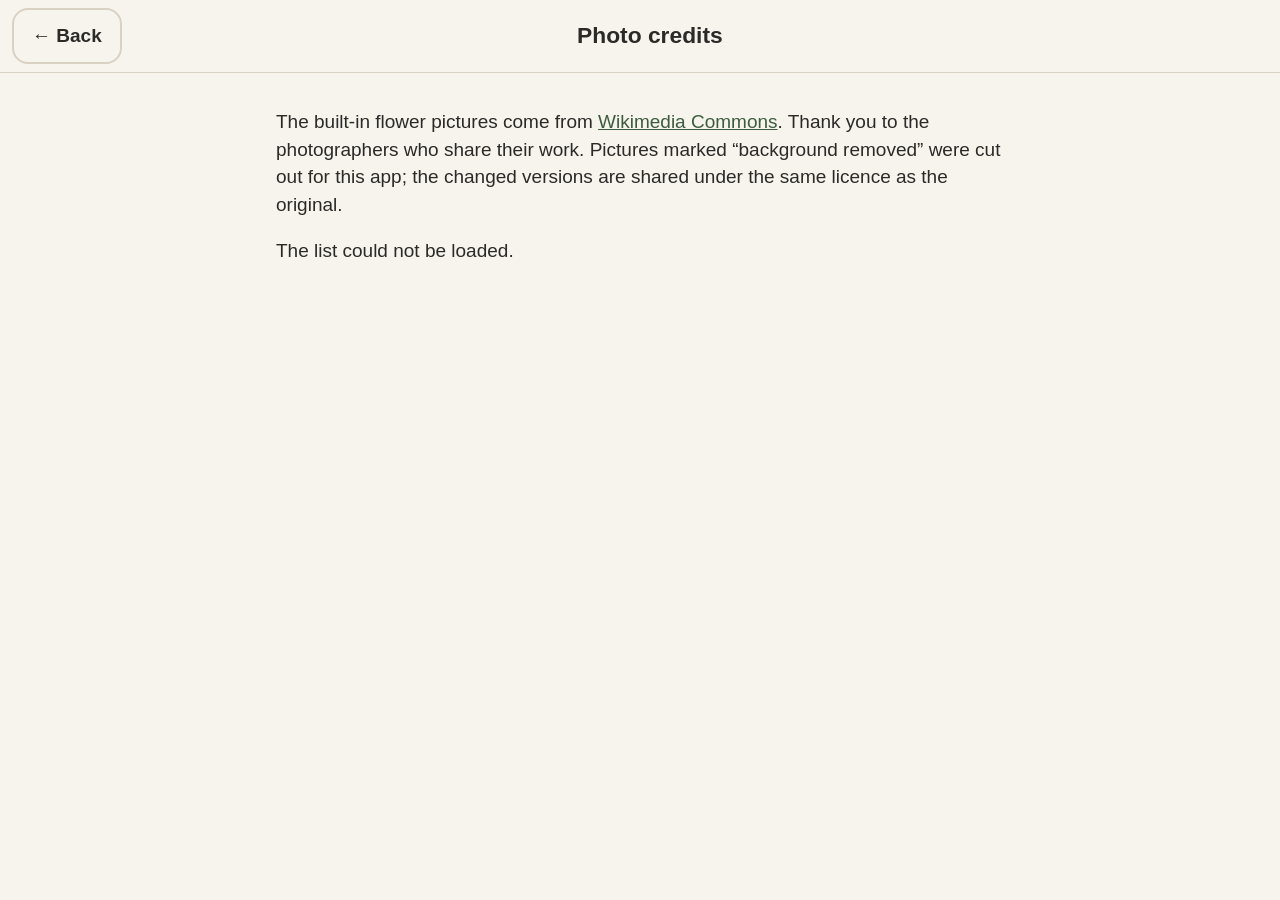
==== credits.html @ 1adda62a "first version" ====
<!doctype html>
<html lang="en">
<head>
  <meta charset="utf-8">
  <meta name="viewport" content="width=device-width, initial-scale=1, viewport-fit=cover">
  <title>Photo credits</title>
  <link rel="stylesheet" href="styles.css">
  <style>
    .credits-main { max-width: 760px; margin: 0 auto; padding: 16px 16px 40px; }
    .credit { display: flex; gap: 12px; align-items: center; padding: 10px 0; border-bottom: 1px solid var(--border); }
    .credit img { width: 64px; height: 64px; object-fit: contain; flex: 0 0 auto; background: var(--surface); border-radius: 10px; }
    .credit div { font-size: 0.9rem; line-height: 1.35; overflow-wrap: anywhere; }
    .credit strong { font-size: 1rem; }
  </style>
</head>
<body>
  <header class="topbar">
    <a class="btn btn-ghost" href="./">← Back</a>
    <h1 class="screen-title">Photo credits</h1>
    <span class="topbar-spacer"></span>
  </header>
  <main class="credits-main">
    <p>The built-in flower pictures come from <a href="https://commons.wikimedia.org/">Wikimedia Commons</a>.
      Thank you to the photographers who share their work. Pictures marked “background removed” were cut out
      for this app; the changed versions are shared under the same licence as the original.</p>
    <div id="list"></div>
  </main>
  <script>
    const esc = s => String(s || '').replace(/[&<>"']/g, c => ({ '&': '&amp;', '<': '&lt;', '>': '&gt;', '"': '&quot;', "'": '&#39;' }[c]));
    fetch('flowers/library.json').then(r => r.json()).then(list => {
      document.getElementById('list').innerHTML = list.map(f => `
        <div class="credit">
          <img src="${esc(f.file)}" alt="" loading="lazy">
          <div>
            <strong>${esc(f.name)}</strong><br>
            <a href="${esc(f.source)}">${esc(f.title)}</a><br>
            by ${esc(f.author || 'unknown')} ·
            ${f.licenseUrl ? `<a href="${esc(f.licenseUrl)}">${esc(f.license)}</a>` : esc(f.license)}
            ${f.edited ? ' · background removed' : ''}
          </div>
        </div>`).join('');
    }).catch(() => {
      document.getElementById('list').textContent = 'The list could not be loaded.';
    });
  </script>
</body>
</html>
---- styles.css ----
/* Flower Ideas — large, calm, touch-friendly styles */

:root {
  --bg: #f7f4ee;
  --surface: #ffffff;
  --surface-2: #efe9df;
  --text: #2b2a27;
  --text-soft: #5e5a52;
  --primary: #4f7552;
  --primary-dark: #3c5c3f;
  --primary-text: #ffffff;
  --accent: #b5485d;
  --danger: #b3261e;
  --border: #d9d1c3;
  --shadow: 0 2px 10px rgba(40, 35, 25, 0.12);
  --radius: 16px;
  --tap: 56px;
  --safe-top: env(safe-area-inset-top, 0px);
  --safe-bottom: env(safe-area-inset-bottom, 0px);
  --safe-left: env(safe-area-inset-left, 0px);
  --safe-right: env(safe-area-inset-right, 0px);
  color-scheme: light;
}

* { box-sizing: border-box; }

html, body {
  margin: 0;
  height: 100%;
  background: var(--bg);
  color: var(--text);
  font-family: -apple-system, BlinkMacSystemFont, "Segoe UI", Roboto, "Helvetica Neue", Arial, sans-serif;
  font-size: 19px;
  line-height: 1.45;
  -webkit-text-size-adjust: 100%;
  -webkit-tap-highlight-color: transparent;
}

body { overscroll-behavior: none; }

[hidden] { display: none !important; }

a { color: var(--primary-dark); }

/* ---------- Screens ---------- */
.screen {
  display: none;
  min-height: 100%;
  padding-left: var(--safe-left);
  padding-right: var(--safe-right);
}
.screen.active { display: block; }

.topbar {
  position: sticky;
  top: 0;
  z-index: 5;
  display: flex;
  align-items: center;
  justify-content: space-between;
  gap: 8px;
  padding: calc(8px + var(--safe-top)) 12px 8px;
  background: var(--bg);
  border-bottom: 1px solid var(--border);
}
.app-title { font-size: 1.5rem; margin: 0; }
.screen-title { font-size: 1.2rem; margin: 0; text-align: center; flex: 1; }
.topbar-spacer { width: 90px; }
.topbar-group { display: flex; gap: 2px; }

/* ---------- Buttons ---------- */
.btn {
  display: inline-flex;
  align-items: center;
  justify-content: center;
  gap: 8px;
  min-height: var(--tap);
  padding: 8px 18px;
  border-radius: var(--radius);
  border: 2px solid transparent;
  font: inherit;
  font-weight: 600;
  cursor: pointer;
  user-select: none;
  -webkit-user-select: none;
  touch-action: manipulation;
  text-decoration: none;
}
.btn:focus-visible, .tool:focus-visible, .tab:focus-visible, .tray-item:focus-visible {
  outline: 3px solid var(--accent);
  outline-offset: 2px;
}
.btn-primary { background: var(--primary); color: var(--primary-text); }
.btn-primary:active { background: var(--primary-dark); }
.btn-ghost { background: transparent; color: var(--text); border-color: var(--border); }
.btn-ghost:active { background: var(--surface-2); }
.btn-danger { background: var(--danger); color: #fff; }
.btn-huge {
  width: 100%;
  min-height: 76px;
  font-size: 1.25rem;
  box-shadow: var(--shadow);
}
.btn:disabled { opacity: 0.4; cursor: default; }

.file-btn { position: relative; overflow: hidden; }
.file-btn input {
  position: absolute; inset: 0; opacity: 0; width: 100%; height: 100%; cursor: pointer;
  font-size: 0;
}

/* ---------- Home ---------- */
.home-main, .new-main {
  max-width: 760px;
  margin: 0 auto;
  padding: 20px 16px calc(32px + var(--safe-bottom));
}
.section-title { font-size: 1.2rem; margin: 28px 0 12px; }
.empty-note { color: var(--text-soft); }
.footer-note { text-align: center; color: var(--text-soft); font-size: 0.9rem; margin-top: 32px; }

.design-grid {
  list-style: none;
  margin: 0;
  padding: 0;
  display: grid;
  grid-template-columns: repeat(auto-fill, minmax(150px, 1fr));
  gap: 14px;
}
.design-card {
  position: relative;
  background: var(--surface);
  border-radius: var(--radius);
  box-shadow: var(--shadow);
  overflow: hidden;
}
.design-open {
  display: block;
  width: 100%;
  padding: 0;
  border: 0;
  background: none;
  font: inherit;
  color: inherit;
  text-align: left;
  cursor: pointer;
}
.design-thumb {
  display: block;
  width: 100%;
  aspect-ratio: 3 / 4;
  object-fit: cover;
  background: var(--surface-2);
}
.design-name {
  display: block;
  padding: 8px 10px 2px;
  font-weight: 600;
  font-size: 1rem;
  line-height: 1.25;
  display: -webkit-box;
  -webkit-line-clamp: 2;
  -webkit-box-orient: vertical;
  overflow: hidden;
}
.design-date { display: block; padding: 0 10px 10px; font-size: 0.85rem; color: var(--text-soft); }
.design-more {
  position: absolute;
  right: 6px;
  top: 6px;
  width: 48px;
  height: 48px;
  border-radius: 50%;
  border: 0;
  background: rgba(255, 255, 255, 0.92);
  box-shadow: var(--shadow);
  font-size: 1.5rem;
  font-weight: 700;
  line-height: 1;
  cursor: pointer;
  color: var(--text);
}

/* ---------- New ---------- */
.new-main { display: flex; flex-direction: column; gap: 16px; }
.lead { font-size: 1.15rem; margin: 4px 0 8px; text-align: center; }
.or { text-align: center; color: var(--text-soft); margin: 8px 0 0; }
.color-choices { display: flex; flex-wrap: wrap; gap: 14px; justify-content: center; }
.color-choice {
  width: 72px; height: 72px;
  border-radius: 50%;
  border: 3px solid var(--border);
  box-shadow: var(--shadow);
  cursor: pointer;
}

/* ---------- Editor ---------- */
.screen.editor.active {
  display: flex;
  flex-direction: column;
  height: 100vh;
  height: 100dvh;
  overflow: hidden;
}
.editor-top { position: static; padding-left: 6px; padding-right: 6px; gap: 4px; }
.editor-top .btn {
  flex-direction: column;
  gap: 0;
  min-height: 54px;
  min-width: 56px;
  padding: 4px 8px;
  font-size: 0.8rem;
  line-height: 1.1;
}
.editor-top .btn span { font-size: 1.35rem; line-height: 1.2; }
.btn-icon small { font-size: 0.8rem; font-weight: 600; }

.stage {
  position: relative;
  flex: 1;
  min-height: 0;
  background: #d8d2c6;
  overflow: hidden;
}
#canvas {
  position: absolute;
  inset: 0;
  width: 100%;
  height: 100%;
  touch-action: none;
  user-select: none;
  -webkit-user-select: none;
  -webkit-touch-callout: none;
}
.stage-hint {
  position: absolute;
  left: 50%;
  bottom: 12px;
  transform: translateX(-50%);
  margin: 0;
  padding: 8px 16px;
  border-radius: 999px;
  background: rgba(255, 255, 255, 0.92);
  box-shadow: var(--shadow);
  font-size: 1rem;
  font-weight: 600;
  pointer-events: none;
  white-space: nowrap;
}

.selection-bar {
  position: absolute;
  left: 0;
  right: 0;
  bottom: 0;
  z-index: 2;
  display: flex;
  gap: 6px;
  padding: 8px;
  overflow-x: auto;
  background: rgba(255, 255, 255, 0.94);
  border-top: 1px solid var(--border);
  box-shadow: 0 -2px 10px rgba(40, 35, 25, 0.12);
  scrollbar-width: none;
}
.selection-bar::-webkit-scrollbar { display: none; }
.tool {
  flex: 0 0 auto;
  display: flex;
  flex-direction: column;
  align-items: center;
  justify-content: center;
  min-width: 64px;
  height: 62px;
  padding: 2px 6px;
  border: 2px solid var(--border);
  border-radius: 14px;
  background: var(--surface);
  color: var(--text);
  font: inherit;
  font-size: 0.85rem;
  font-weight: 600;
  cursor: pointer;
  touch-action: manipulation;
}
.tool span { font-size: 1.35rem; line-height: 1.2; }
.tool:active { background: var(--surface-2); }
.tool-danger { color: var(--danger); border-color: #e7b9b5; }
.tool-done { background: var(--primary); color: #fff; border-color: var(--primary); }

.tray {
  background: var(--surface);
  border-top: 1px solid var(--border);
  padding-bottom: var(--safe-bottom);
}
.tray-tabs {
  display: flex;
  gap: 4px;
  padding: 6px 6px 0;
  overflow-x: auto;
  scrollbar-width: none;
}
.tray-tabs::-webkit-scrollbar { display: none; }
.tab {
  flex: 1 1 0;
  min-width: 0;
  display: flex;
  flex-direction: column;
  align-items: center;
  line-height: 1.15;
  min-height: 50px;
  padding: 5px 4px;
  border: 0;
  border-radius: 12px 12px 0 0;
  background: var(--surface-2);
  color: var(--text);
  font: inherit;
  font-size: 0.95rem;
  font-weight: 600;
  cursor: pointer;
  white-space: nowrap;
}
.tab.active { background: var(--primary); color: #fff; }
.tray-items {
  display: flex;
  gap: 8px;
  padding: 10px 8px;
  overflow-x: auto;
  border-top: 3px solid var(--primary);
  min-height: 122px;
  scrollbar-width: thin;
}
.tray-item {
  flex: 0 0 auto;
  position: relative;
  display: flex;
  flex-direction: column;
  align-items: center;
  width: 92px;
  padding: 4px;
  border: 2px solid var(--border);
  border-radius: 14px;
  background: #fff;
  font: inherit;
  font-size: 0.8rem;
  line-height: 1.15;
  color: var(--text);
  cursor: pointer;
  touch-action: manipulation;
}
.tray-item img {
  width: 76px;
  height: 70px;
  object-fit: contain;
  pointer-events: none;
}
.tray-item .label {
  margin-top: 2px;
  text-align: center;
  overflow: hidden;
  text-overflow: ellipsis;
  white-space: nowrap;
  width: 100%;
}
.tray-item:active { background: var(--surface-2); }
.tray-action { background: #f3f7f1; border-color: var(--primary); border-style: dashed; justify-content: center; }
.tray-action .label { white-space: normal; font-weight: 600; }
.tab .tab-icon { font-size: 1.1rem; }
.tray-action .big { font-size: 2rem; line-height: 1.2; }
.tray-remove {
  position: absolute;
  top: -2px;
  right: -2px;
  width: 30px;
  height: 30px;
  border-radius: 50%;
  border: 2px solid #fff;
  background: #6b665d;
  color: #fff;
  font-size: 0.9rem;
  line-height: 1;
  cursor: pointer;
  padding: 0;
}
.tray-empty { color: var(--text-soft); font-size: 0.95rem; align-self: center; padding: 0 8px; max-width: 360px; }

/* Landscape phones / tablets: give the stage more room */
@media (orientation: landscape) and (max-height: 560px) {
  .tray-items { min-height: 100px; padding: 6px 8px; }
  .tray-item img { height: 52px; }
  .tab { min-height: 40px; }
  .editor-top .btn { min-height: 46px; }
  .tool { height: 54px; }
}
@media (min-width: 768px) {
  .tray-item { width: 108px; }
  .tray-item img { width: 92px; height: 84px; }
}

/* ---------- Overlays / dialogs ---------- */
.overlay {
  position: fixed;
  inset: 0;
  z-index: 50;
  display: flex;
  align-items: center;
  justify-content: center;
  padding: calc(16px + var(--safe-top)) 16px calc(16px + var(--safe-bottom));
  background: rgba(30, 28, 24, 0.55);
}
.dialog, .help-card {
  width: 100%;
  max-width: 460px;
  max-height: 100%;
  overflow-y: auto;
  background: var(--surface);
  border-radius: 20px;
  padding: 22px 20px 18px;
  box-shadow: 0 10px 40px rgba(0, 0, 0, 0.3);
}
.dialog h2 { margin: 0 0 10px; font-size: 1.3rem; }
.dialog p { margin: 0 0 12px; }
.dialog-input {
  width: 100%;
  min-height: var(--tap);
  padding: 10px 14px;
  font: inherit;
  border: 2px solid var(--border);
  border-radius: 12px;
  margin-bottom: 8px;
}
.dialog-input:focus { outline: 3px solid var(--primary); border-color: var(--primary); }
.dialog-buttons {
  display: flex;
  flex-wrap: wrap;
  gap: 10px;
  margin-top: 14px;
}
.dialog-buttons .btn { flex: 1 1 140px; }
.dialog-buttons.stacked { flex-direction: column; }
.dialog-buttons.stacked .btn { flex: 0 0 auto; width: 100%; }
.export-preview {
  display: block;
  width: 100%;
  max-height: 46vh;
  object-fit: contain;
  border-radius: 12px;
  background: var(--surface-2);
  margin-bottom: 8px;
  -webkit-touch-callout: default;
}
.small-note { font-size: 0.9rem; color: var(--text-soft); }

.help-page { text-align: center; }
.help-page .help-emoji { font-size: 4rem; line-height: 1.2; margin: 6px 0 8px; }
.help-page h2 { margin: 0 0 8px; font-size: 1.35rem; }
.help-page p { margin: 0 0 8px; text-align: left; }
.help-page ul { text-align: left; padding-left: 1.2em; margin: 0 0 8px; }
.help-page li { margin-bottom: 6px; }
.help-dots { display: flex; justify-content: center; gap: 8px; margin-top: 10px; }
.help-dots span { width: 10px; height: 10px; border-radius: 50%; background: var(--border); }
.help-dots span.on { background: var(--primary); }

.toast {
  position: fixed;
  left: 50%;
  top: calc(80px + var(--safe-top));
  transform: translateX(-50%);
  z-index: 60;
  max-width: calc(100% - 32px);
  padding: 12px 20px;
  border-radius: 14px;
  background: #2f3b30;
  color: #fff;
  font-weight: 600;
  box-shadow: var(--shadow);
  text-align: center;
}

.busy { background: rgba(255, 255, 255, 0.5); z-index: 70; }
.spinner {
  width: 56px; height: 56px;
  border-radius: 50%;
  border: 6px solid var(--surface-2);
  border-top-color: var(--primary);
  animation: spin 0.9s linear infinite;
}
@keyframes spin { to { transform: rotate(360deg); } }

@media (prefers-reduced-motion: reduce) {
  .spinner { animation-duration: 3s; }
}
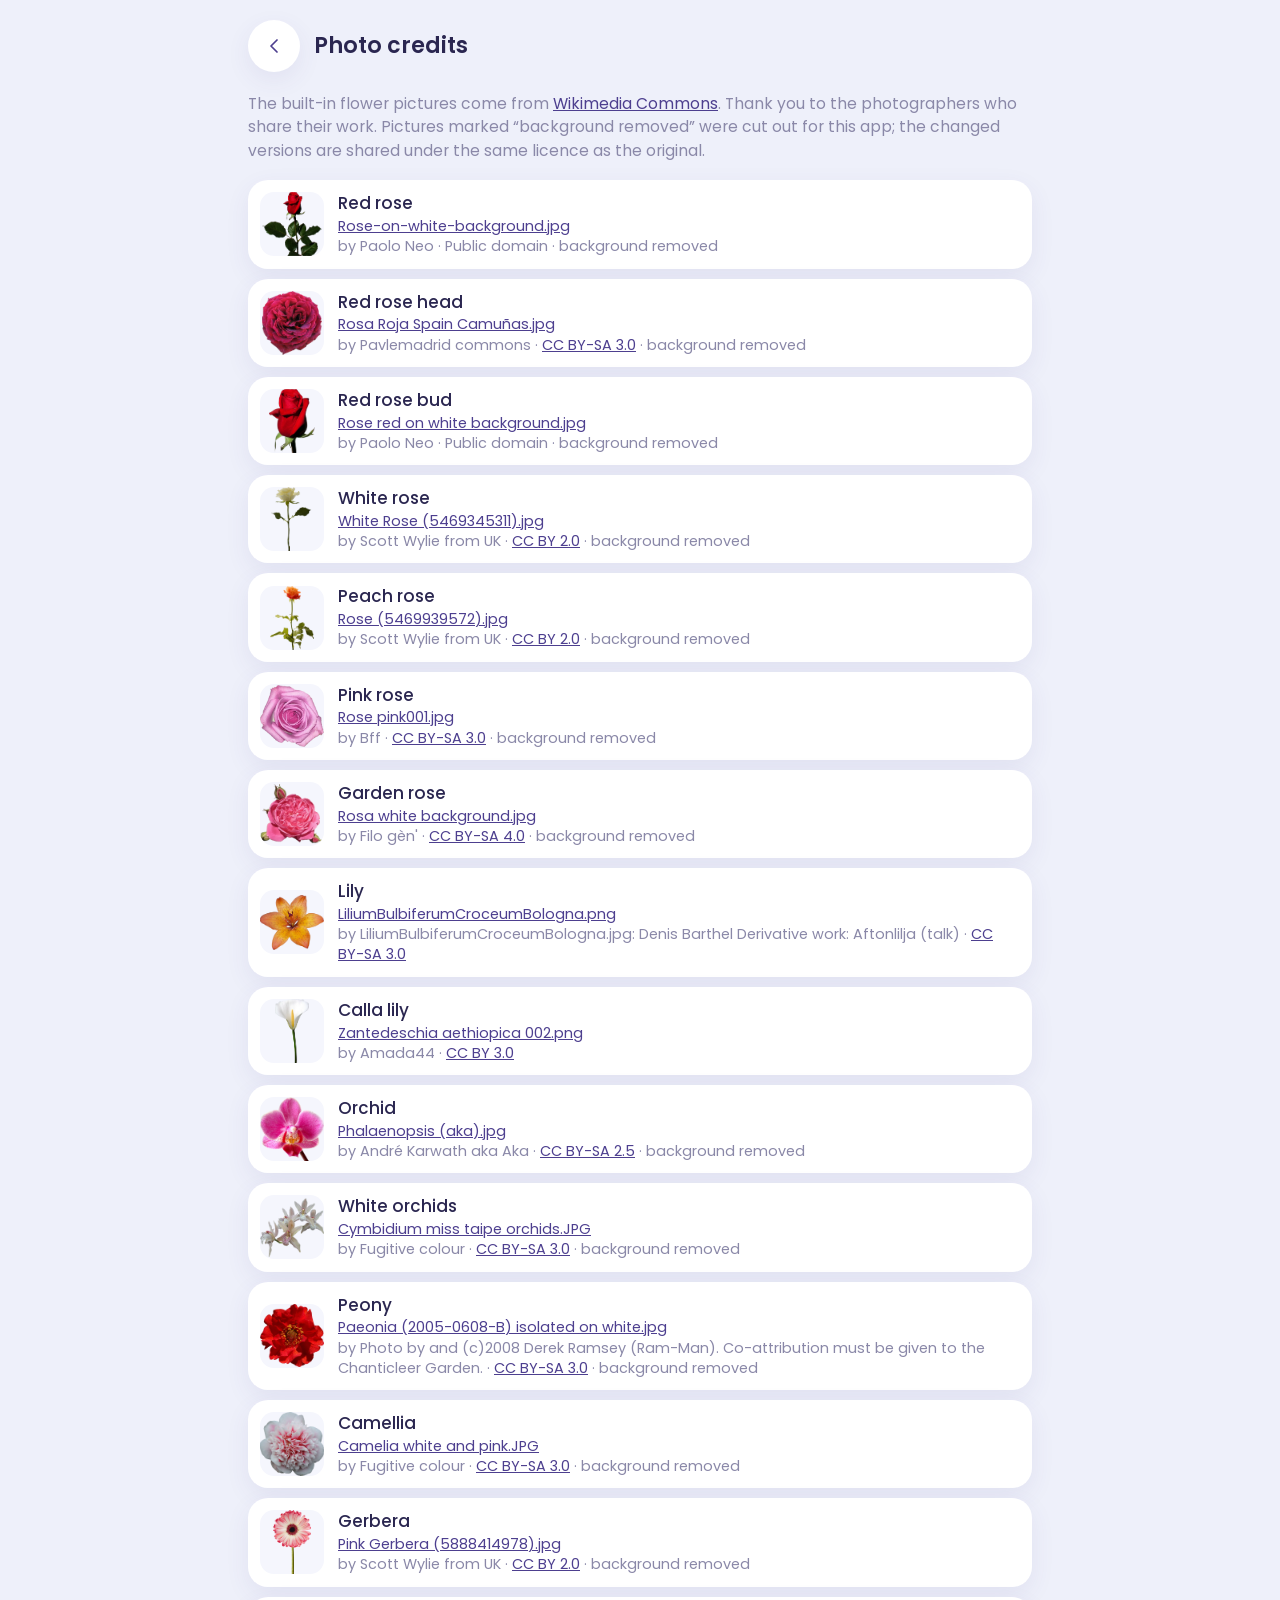
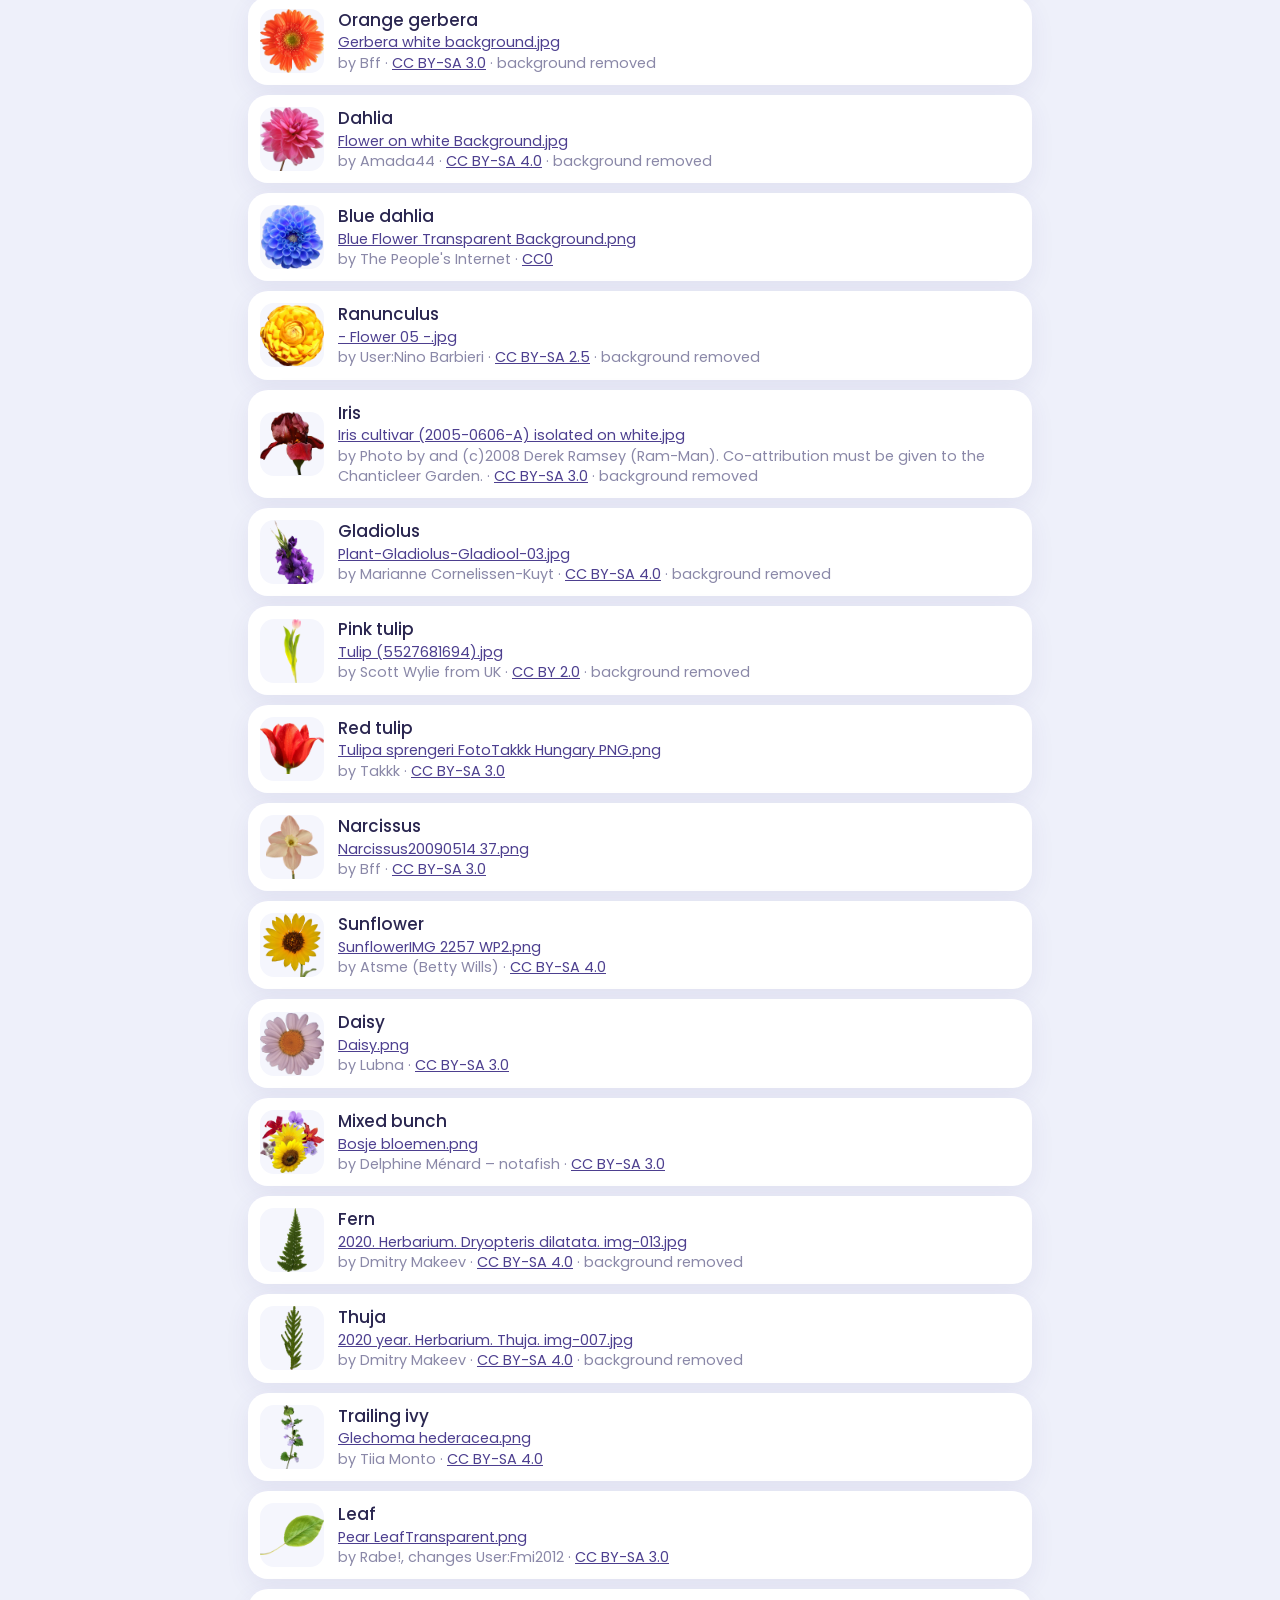
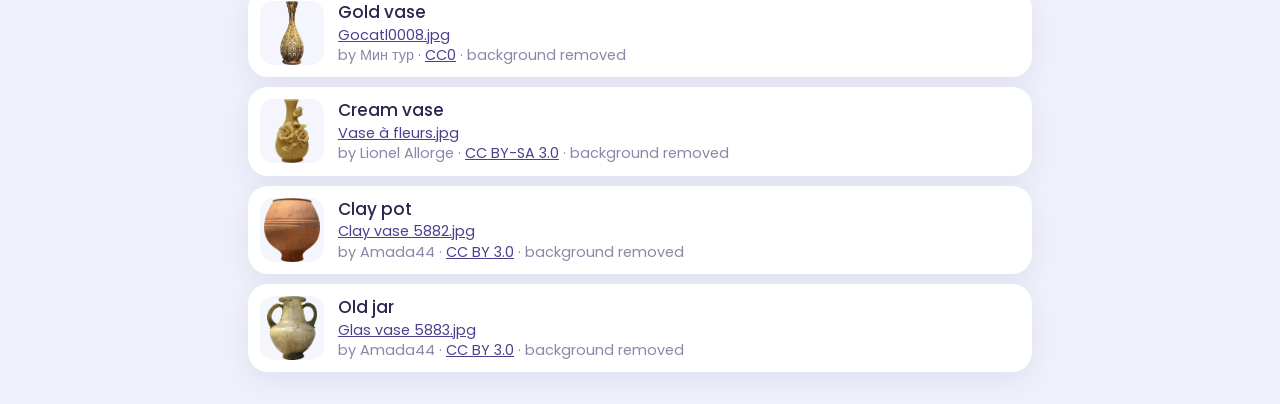
==== commit d1085e31: "Add canvas zoom and indigo & lavender redesign (v2) - Zoom buttons, pinch-to-zoom and panning on the" ====
--- a/credits.html
+++ b/credits.html
@@ -4,26 +4,35 @@
   <meta charset="utf-8">
   <meta name="viewport" content="width=device-width, initial-scale=1, viewport-fit=cover">
   <title>Photo credits</title>
+  <meta name="theme-color" content="#eef0fa">
+  <link rel="stylesheet" href="https://fonts.googleapis.com/css2?family=Poppins:wght@400;500;600&display=swap">
   <link rel="stylesheet" href="styles.css">
   <style>
-    .credits-main { max-width: 760px; margin: 0 auto; padding: 16px 16px 40px; }
-    .credit { display: flex; gap: 12px; align-items: center; padding: 10px 0; border-bottom: 1px solid var(--border); }
-    .credit img { width: 64px; height: 64px; object-fit: contain; flex: 0 0 auto; background: var(--surface); border-radius: 10px; }
-    .credit div { font-size: 0.9rem; line-height: 1.35; overflow-wrap: anywhere; }
-    .credit strong { font-size: 1rem; }
+    .credit-list { display: flex; flex-direction: column; gap: 10px; }
+    .credit {
+      display: flex; gap: 14px; align-items: center;
+      padding: 12px; border-radius: var(--radius); background: var(--surface); box-shadow: var(--shadow);
+    }
+    .credit img { width: 64px; height: 64px; object-fit: contain; flex: 0 0 auto; background: var(--tint-2); border-radius: var(--radius-sm); }
+    .credit div { font-size: 0.85rem; line-height: 1.4; color: var(--muted); overflow-wrap: anywhere; }
+    .credit strong { display: block; font-size: 1rem; font-weight: 500; color: var(--text); }
+    .intro { color: var(--muted); font-size: 0.92rem; margin: 0 0 18px; }
   </style>
 </head>
 <body>
-  <header class="topbar">
-    <a class="btn btn-ghost" href="./">← Back</a>
-    <h1 class="screen-title">Photo credits</h1>
-    <span class="topbar-spacer"></span>
-  </header>
-  <main class="credits-main">
-    <p>The built-in flower pictures come from <a href="https://commons.wikimedia.org/">Wikimedia Commons</a>.
+  <main class="page">
+    <header class="page-head">
+      <a class="icon-btn" href="./" aria-label="Back">
+        <svg class="i" viewBox="0 0 24 24" aria-hidden="true"><path d="M15 18l-6-6 6-6"/></svg>
+      </a>
+      <div class="page-head-text">
+        <h1 class="page-title small">Photo credits</h1>
+      </div>
+    </header>
+    <p class="intro">The built-in flower pictures come from <a href="https://commons.wikimedia.org/">Wikimedia Commons</a>.
       Thank you to the photographers who share their work. Pictures marked “background removed” were cut out
       for this app; the changed versions are shared under the same licence as the original.</p>
-    <div id="list"></div>
+    <div id="list" class="credit-list"></div>
   </main>
   <script>
     const esc = s => String(s || '').replace(/[&<>"']/g, c => ({ '&': '&amp;', '<': '&lt;', '>': '&gt;', '"': '&quot;', "'": '&#39;' }[c]));
@@ -32,7 +41,7 @@
         <div class="credit">
           <img src="${esc(f.file)}" alt="" loading="lazy">
           <div>
-            <strong>${esc(f.name)}</strong><br>
+            <strong>${esc(f.name)}</strong>
             <a href="${esc(f.source)}">${esc(f.title)}</a><br>
             by ${esc(f.author || 'unknown')} ·
             ${f.licenseUrl ? `<a href="${esc(f.licenseUrl)}">${esc(f.license)}</a>` : esc(f.license)}
--- a/styles.css
+++ b/styles.css
@@ -1,20 +1,23 @@
-/* Flower Ideas — large, calm, touch-friendly styles */
+/* Flower Ideas — clean, soft, touch-friendly. Indigo & lavender. */
 
 :root {
-  --bg: #f7f4ee;
+  --bg: #eef0fa;
   --surface: #ffffff;
-  --surface-2: #efe9df;
-  --text: #2b2a27;
-  --text-soft: #5e5a52;
-  --primary: #4f7552;
-  --primary-dark: #3c5c3f;
-  --primary-text: #ffffff;
-  --accent: #b5485d;
-  --danger: #b3261e;
-  --border: #d9d1c3;
-  --shadow: 0 2px 10px rgba(40, 35, 25, 0.12);
-  --radius: 16px;
-  --tap: 56px;
+  --tint: #e6e8f8;
+  --tint-2: #f5f6fd;
+  --text: #2a2650;
+  --muted: #8a88a8;
+  --border: #e3e5f2;
+  --primary: #4d3f8f;
+  --primary-2: #6f86d6;
+  --gradient: linear-gradient(135deg, #4d3f8f 0%, #6f86d6 100%);
+  --danger: #c2414b;
+  --shadow: 0 8px 24px rgba(77, 63, 143, 0.08);
+  --shadow-lg: 0 16px 40px rgba(77, 63, 143, 0.16);
+  --radius: 20px;
+  --radius-sm: 14px;
+  --tap: 52px;
+  --font: "Poppins", -apple-system, BlinkMacSystemFont, "Segoe UI", Roboto, "Helvetica Neue", Arial, sans-serif;
   --safe-top: env(safe-area-inset-top, 0px);
   --safe-bottom: env(safe-area-inset-bottom, 0px);
   --safe-left: env(safe-area-inset-left, 0px);
@@ -29,20 +32,35 @@
   height: 100%;
   background: var(--bg);
   color: var(--text);
-  font-family: -apple-system, BlinkMacSystemFont, "Segoe UI", Roboto, "Helvetica Neue", Arial, sans-serif;
-  font-size: 19px;
-  line-height: 1.45;
+  font-family: var(--font);
+  font-size: 17px;
+  line-height: 1.5;
   -webkit-text-size-adjust: 100%;
   -webkit-tap-highlight-color: transparent;
 }
-
 body { overscroll-behavior: none; }
-
 [hidden] { display: none !important; }
-
-a { color: var(--primary-dark); }
-
-/* ---------- Screens ---------- */
+a { color: var(--primary); }
+button { font-family: inherit; }
+
+/* Line icons */
+.i {
+  width: 24px;
+  height: 24px;
+  flex: 0 0 auto;
+  fill: none;
+  stroke: currentColor;
+  stroke-width: 1.75;
+  stroke-linecap: round;
+  stroke-linejoin: round;
+}
+
+:is(button, label, a, .tab, .tray-item):focus-visible {
+  outline: 3px solid var(--primary-2);
+  outline-offset: 2px;
+}
+
+/* ---------- Screens & page layout ---------- */
 .screen {
   display: none;
   min-height: 100%;
@@ -51,73 +69,125 @@
 }
 .screen.active { display: block; }
 
-.topbar {
-  position: sticky;
-  top: 0;
-  z-index: 5;
+.page {
+  max-width: 820px;
+  margin: 0 auto;
+  padding: calc(20px + var(--safe-top)) 18px calc(32px + var(--safe-bottom));
+}
+.page-head {
   display: flex;
   align-items: center;
   justify-content: space-between;
-  gap: 8px;
-  padding: calc(8px + var(--safe-top)) 12px 8px;
-  background: var(--bg);
-  border-bottom: 1px solid var(--border);
-}
-.app-title { font-size: 1.5rem; margin: 0; }
-.screen-title { font-size: 1.2rem; margin: 0; text-align: center; flex: 1; }
-.topbar-spacer { width: 90px; }
-.topbar-group { display: flex; gap: 2px; }
-
-/* ---------- Buttons ---------- */
-.btn {
+  gap: 14px;
+  margin-bottom: 20px;
+}
+.page-head-text { flex: 1; }
+.eyebrow {
+  margin: 0;
+  font-size: 0.8rem;
+  font-weight: 500;
+  letter-spacing: 0.08em;
+  text-transform: uppercase;
+  color: var(--muted);
+}
+.page-title { margin: 0; font-size: 1.75rem; font-weight: 600; line-height: 1.2; }
+.page-title.small { font-size: 1.3rem; }
+.muted { margin: 2px 0 0; color: var(--muted); font-size: 0.92rem; }
+
+.icon-btn {
+  display: inline-grid;
+  place-items: center;
+  width: var(--tap);
+  height: var(--tap);
+  flex: 0 0 auto;
+  border: 0;
+  border-radius: 50%;
+  background: var(--surface);
+  color: var(--primary);
+  box-shadow: var(--shadow);
+  cursor: pointer;
+  touch-action: manipulation;
+}
+.icon-btn:active { transform: scale(0.96); }
+
+/* ---------- Pill buttons ---------- */
+.pill-btn {
   display: inline-flex;
   align-items: center;
   justify-content: center;
   gap: 8px;
   min-height: var(--tap);
-  padding: 8px 18px;
+  padding: 10px 22px;
+  border: 1.5px solid transparent;
+  border-radius: 999px;
+  font-size: 1rem;
+  font-weight: 500;
+  cursor: pointer;
+  touch-action: manipulation;
+  text-decoration: none;
+  white-space: nowrap;
+}
+.pill-btn.primary { background: var(--gradient); color: #fff; box-shadow: 0 6px 16px rgba(77, 63, 143, 0.25); }
+.pill-btn.ghost { background: var(--surface); color: var(--primary); border-color: var(--border); }
+.pill-btn.danger { background: var(--danger); color: #fff; }
+.pill-btn:active { transform: scale(0.98); }
+.pill-btn:disabled { opacity: 0.4; cursor: default; }
+
+/* ---------- Home ---------- */
+.hero-card {
+  display: flex;
+  align-items: center;
+  justify-content: space-between;
+  gap: 16px;
+  width: 100%;
+  min-height: 104px;
+  padding: 22px 22px 22px 24px;
+  border: 0;
   border-radius: var(--radius);
-  border: 2px solid transparent;
-  font: inherit;
-  font-weight: 600;
-  cursor: pointer;
-  user-select: none;
-  -webkit-user-select: none;
-  touch-action: manipulation;
-  text-decoration: none;
-}
-.btn:focus-visible, .tool:focus-visible, .tab:focus-visible, .tray-item:focus-visible {
-  outline: 3px solid var(--accent);
-  outline-offset: 2px;
-}
-.btn-primary { background: var(--primary); color: var(--primary-text); }
-.btn-primary:active { background: var(--primary-dark); }
-.btn-ghost { background: transparent; color: var(--text); border-color: var(--border); }
-.btn-ghost:active { background: var(--surface-2); }
-.btn-danger { background: var(--danger); color: #fff; }
-.btn-huge {
-  width: 100%;
-  min-height: 76px;
-  font-size: 1.25rem;
-  box-shadow: var(--shadow);
-}
-.btn:disabled { opacity: 0.4; cursor: default; }
-
-.file-btn { position: relative; overflow: hidden; }
-.file-btn input {
-  position: absolute; inset: 0; opacity: 0; width: 100%; height: 100%; cursor: pointer;
-  font-size: 0;
-}
-
-/* ---------- Home ---------- */
-.home-main, .new-main {
-  max-width: 760px;
-  margin: 0 auto;
-  padding: 20px 16px calc(32px + var(--safe-bottom));
-}
-.section-title { font-size: 1.2rem; margin: 28px 0 12px; }
-.empty-note { color: var(--text-soft); }
-.footer-note { text-align: center; color: var(--text-soft); font-size: 0.9rem; margin-top: 32px; }
+  background: var(--gradient);
+  color: #fff;
+  text-align: left;
+  box-shadow: var(--shadow-lg);
+  cursor: pointer;
+  touch-action: manipulation;
+}
+.hero-card:active { transform: scale(0.99); }
+.hero-text { display: flex; flex-direction: column; gap: 4px; }
+.hero-text strong { font-size: 1.25rem; font-weight: 600; }
+.hero-text span { font-size: 0.92rem; opacity: 0.85; }
+.hero-plus {
+  display: grid;
+  place-items: center;
+  width: 56px;
+  height: 56px;
+  flex: 0 0 auto;
+  border-radius: 50%;
+  background: #fff;
+  color: var(--primary);
+}
+.hero-plus .i { width: 28px; height: 28px; stroke-width: 2; }
+
+.section-head {
+  display: flex;
+  align-items: baseline;
+  justify-content: space-between;
+  margin: 32px 2px 14px;
+}
+.section-title { margin: 0; font-size: 1.15rem; font-weight: 600; }
+.section-count { color: var(--muted); font-size: 0.9rem; }
+
+.empty-card {
+  display: flex;
+  align-items: center;
+  gap: 16px;
+  padding: 20px;
+  border-radius: var(--radius);
+  background: var(--surface);
+  box-shadow: var(--shadow);
+  color: var(--muted);
+}
+.empty-card p { margin: 0; }
+.empty-card strong { color: var(--text); font-weight: 500; }
 
 .design-grid {
   list-style: none;
@@ -125,14 +195,14 @@
   padding: 0;
   display: grid;
   grid-template-columns: repeat(auto-fill, minmax(150px, 1fr));
-  gap: 14px;
+  gap: 16px;
 }
 .design-card {
   position: relative;
+  padding: 8px;
+  border-radius: var(--radius);
   background: var(--surface);
-  border-radius: var(--radius);
-  box-shadow: var(--shadow);
-  overflow: hidden;
+  box-shadow: var(--shadow);
 }
 .design-open {
   display: block;
@@ -140,7 +210,6 @@
   padding: 0;
   border: 0;
   background: none;
-  font: inherit;
   color: inherit;
   text-align: left;
   cursor: pointer;
@@ -150,48 +219,86 @@
   width: 100%;
   aspect-ratio: 3 / 4;
   object-fit: cover;
-  background: var(--surface-2);
+  border-radius: var(--radius-sm);
+  background: var(--tint);
 }
 .design-name {
-  display: block;
-  padding: 8px 10px 2px;
-  font-weight: 600;
-  font-size: 1rem;
-  line-height: 1.25;
   display: -webkit-box;
   -webkit-line-clamp: 2;
   -webkit-box-orient: vertical;
   overflow: hidden;
-}
-.design-date { display: block; padding: 0 10px 10px; font-size: 0.85rem; color: var(--text-soft); }
+  padding: 10px 6px 0;
+  font-size: 0.95rem;
+  font-weight: 500;
+  line-height: 1.3;
+}
+.design-date { display: block; padding: 2px 6px 6px; font-size: 0.8rem; color: var(--muted); }
 .design-more {
   position: absolute;
-  right: 6px;
-  top: 6px;
-  width: 48px;
-  height: 48px;
-  border-radius: 50%;
-  border: 0;
-  background: rgba(255, 255, 255, 0.92);
-  box-shadow: var(--shadow);
-  font-size: 1.5rem;
-  font-weight: 700;
-  line-height: 1;
-  cursor: pointer;
-  color: var(--text);
-}
-
-/* ---------- New ---------- */
-.new-main { display: flex; flex-direction: column; gap: 16px; }
-.lead { font-size: 1.15rem; margin: 4px 0 8px; text-align: center; }
-.or { text-align: center; color: var(--text-soft); margin: 8px 0 0; }
-.color-choices { display: flex; flex-wrap: wrap; gap: 14px; justify-content: center; }
+  top: 14px;
+  right: 14px;
+  display: grid;
+  place-items: center;
+  width: 44px;
+  height: 44px;
+  border: 0;
+  border-radius: 50%;
+  background: rgba(255, 255, 255, 0.94);
+  color: var(--primary);
+  box-shadow: var(--shadow);
+  cursor: pointer;
+}
+.footer-note { text-align: center; color: var(--muted); font-size: 0.85rem; margin-top: 36px; }
+
+/* ---------- New arrangement ---------- */
+.option-list { display: flex; flex-direction: column; gap: 14px; }
+.option-card {
+  display: flex;
+  align-items: center;
+  gap: 16px;
+  min-height: 88px;
+  padding: 18px;
+  border-radius: var(--radius);
+  background: var(--surface);
+  box-shadow: var(--shadow);
+  cursor: pointer;
+}
+.option-card:active { transform: scale(0.99); }
+.option-icon {
+  display: grid;
+  place-items: center;
+  width: 52px;
+  height: 52px;
+  flex: 0 0 auto;
+  border-radius: 50%;
+  background: var(--tint);
+  color: var(--primary);
+}
+.option-text { display: flex; flex-direction: column; flex: 1; min-width: 0; }
+.option-text strong { font-size: 1.05rem; font-weight: 500; }
+.option-text span { font-size: 0.88rem; color: var(--muted); }
+.chevron { color: var(--muted); }
+.file-btn { position: relative; overflow: hidden; }
+.file-btn input {
+  position: absolute; inset: 0; width: 100%; height: 100%;
+  opacity: 0; cursor: pointer; font-size: 0;
+}
+.colour-card { flex-direction: column; align-items: stretch; cursor: default; }
+.colour-card:active { transform: none; }
+.option-row { display: flex; align-items: center; gap: 16px; }
+.color-choices { display: flex; flex-wrap: wrap; gap: 12px; padding: 4px 2px 2px 68px; }
 .color-choice {
-  width: 72px; height: 72px;
-  border-radius: 50%;
-  border: 3px solid var(--border);
-  box-shadow: var(--shadow);
-  cursor: pointer;
+  width: 52px;
+  height: 52px;
+  border-radius: 50%;
+  border: 3px solid #fff;
+  box-shadow: 0 0 0 1.5px var(--border), var(--shadow);
+  cursor: pointer;
+}
+.color-choice:active { transform: scale(0.94); }
+@media (max-width: 420px) {
+  .color-choices { padding-left: 2px; gap: 10px; }
+  .color-choice { width: 46px; height: 46px; }
 }
 
 /* ---------- Editor ---------- */
@@ -202,24 +309,54 @@
   height: 100dvh;
   overflow: hidden;
 }
-.editor-top { position: static; padding-left: 6px; padding-right: 6px; gap: 4px; }
-.editor-top .btn {
+.editor-top {
+  display: flex;
+  align-items: center;
+  justify-content: space-between;
+  gap: 6px;
+  margin: calc(8px + var(--safe-top)) 10px 0;
+  padding: 6px 6px 6px 4px;
+  border-radius: 999px;
+  background: var(--surface);
+  box-shadow: var(--shadow);
+  z-index: 3;
+}
+.bar-group { display: flex; gap: 0; }
+.bar-btn {
+  display: flex;
   flex-direction: column;
-  gap: 0;
-  min-height: 54px;
-  min-width: 56px;
-  padding: 4px 8px;
-  font-size: 0.8rem;
-  line-height: 1.1;
-}
-.editor-top .btn span { font-size: 1.35rem; line-height: 1.2; }
-.btn-icon small { font-size: 0.8rem; font-weight: 600; }
+  align-items: center;
+  justify-content: center;
+  min-width: 52px;
+  min-height: 52px;
+  padding: 2px 4px;
+  border: 0;
+  background: none;
+  color: var(--primary);
+  cursor: pointer;
+  touch-action: manipulation;
+}
+.bar-btn small { font-size: 0.7rem; font-weight: 500; color: var(--muted); line-height: 1.1; }
+.bar-icon {
+  display: grid;
+  place-items: center;
+  width: 34px;
+  height: 34px;
+  border-radius: 50%;
+}
+.bar-btn:active .bar-icon { background: var(--tint); }
+.bar-btn:disabled { opacity: 0.35; cursor: default; }
+#btn-editor-back .bar-icon { background: var(--tint); }
+.editor-top .pill-btn { min-height: 48px; padding: 8px 16px; font-size: 0.92rem; }
+@media (max-width: 400px) {
+  .editor-top .pill-btn { padding: 8px 13px; gap: 6px; }
+  .bar-btn { min-width: 46px; }
+}
 
 .stage {
   position: relative;
   flex: 1;
   min-height: 0;
-  background: #d8d2c6;
   overflow: hidden;
 }
 #canvas {
@@ -235,32 +372,63 @@
 .stage-hint {
   position: absolute;
   left: 50%;
-  bottom: 12px;
+  bottom: 14px;
   transform: translateX(-50%);
   margin: 0;
-  padding: 8px 16px;
-  border-radius: 999px;
-  background: rgba(255, 255, 255, 0.92);
-  box-shadow: var(--shadow);
-  font-size: 1rem;
-  font-weight: 600;
+  padding: 9px 18px;
+  border-radius: 999px;
+  background: rgba(42, 38, 80, 0.86);
+  color: #fff;
+  font-size: 0.88rem;
+  font-weight: 500;
   pointer-events: none;
   white-space: nowrap;
-}
+  box-shadow: var(--shadow);
+}
+
+.zoom-ctrl {
+  position: absolute;
+  right: 10px;
+  top: 12px;
+  z-index: 2;
+  display: flex;
+  flex-direction: column;
+  align-items: center;
+  padding: 4px;
+  border-radius: 999px;
+  background: rgba(255, 255, 255, 0.95);
+  box-shadow: var(--shadow);
+}
+.zoom-ctrl button {
+  display: grid;
+  place-items: center;
+  width: 44px;
+  height: 44px;
+  border: 0;
+  border-radius: 50%;
+  background: none;
+  color: var(--primary);
+  cursor: pointer;
+  touch-action: manipulation;
+}
+.zoom-ctrl button:active { background: var(--tint); }
+.zoom-ctrl button:disabled { opacity: 0.3; cursor: default; }
+#btn-zoom-fit { border-top: 1px solid var(--border); border-radius: 0 0 999px 999px; margin-top: 2px; }
+.zoom-pct { font-size: 0.72rem; font-weight: 600; color: var(--muted); padding: 1px 0; }
 
 .selection-bar {
   position: absolute;
-  left: 0;
-  right: 0;
-  bottom: 0;
+  left: 10px;
+  right: 10px;
+  bottom: 10px;
   z-index: 2;
   display: flex;
-  gap: 6px;
-  padding: 8px;
+  gap: 2px;
+  padding: 6px;
   overflow-x: auto;
-  background: rgba(255, 255, 255, 0.94);
-  border-top: 1px solid var(--border);
-  box-shadow: 0 -2px 10px rgba(40, 35, 25, 0.12);
+  border-radius: var(--radius);
+  background: rgba(255, 255, 255, 0.97);
+  box-shadow: var(--shadow-lg);
   scrollbar-width: none;
 }
 .selection-bar::-webkit-scrollbar { display: none; }
@@ -270,64 +438,80 @@
   flex-direction: column;
   align-items: center;
   justify-content: center;
-  min-width: 64px;
+  gap: 2px;
+  min-width: 60px;
   height: 62px;
-  padding: 2px 6px;
-  border: 2px solid var(--border);
-  border-radius: 14px;
+  padding: 4px 6px;
+  border: 0;
+  border-radius: var(--radius-sm);
+  background: none;
+  color: var(--primary);
+  font-size: 0.74rem;
+  font-weight: 500;
+  cursor: pointer;
+  touch-action: manipulation;
+}
+.tool:active { background: var(--tint); }
+.tool-danger { color: var(--danger); }
+.tool-done { color: var(--text); }
+.done-dot {
+  display: grid;
+  place-items: center;
+  width: 32px;
+  height: 32px;
+  border-radius: 50%;
+  background: var(--gradient);
+  color: #fff;
+}
+.done-dot .i { width: 20px; height: 20px; stroke-width: 2.2; }
+
+.tray {
+  position: relative;
+  z-index: 3;
+  padding: 10px 10px calc(10px + var(--safe-bottom));
+  border-radius: 24px 24px 0 0;
   background: var(--surface);
-  color: var(--text);
-  font: inherit;
-  font-size: 0.85rem;
-  font-weight: 600;
-  cursor: pointer;
-  touch-action: manipulation;
-}
-.tool span { font-size: 1.35rem; line-height: 1.2; }
-.tool:active { background: var(--surface-2); }
-.tool-danger { color: var(--danger); border-color: #e7b9b5; }
-.tool-done { background: var(--primary); color: #fff; border-color: var(--primary); }
-
-.tray {
-  background: var(--surface);
-  border-top: 1px solid var(--border);
-  padding-bottom: var(--safe-bottom);
+  box-shadow: 0 -8px 24px rgba(77, 63, 143, 0.08);
 }
 .tray-tabs {
   display: flex;
-  gap: 4px;
-  padding: 6px 6px 0;
-  overflow-x: auto;
-  scrollbar-width: none;
-}
-.tray-tabs::-webkit-scrollbar { display: none; }
+  gap: 2px;
+  padding: 4px;
+  border-radius: 999px;
+  background: var(--tint-2);
+  border: 1px solid var(--border);
+}
 .tab {
   flex: 1 1 0;
   min-width: 0;
   display: flex;
-  flex-direction: column;
-  align-items: center;
-  line-height: 1.15;
-  min-height: 50px;
-  padding: 5px 4px;
-  border: 0;
-  border-radius: 12px 12px 0 0;
-  background: var(--surface-2);
-  color: var(--text);
-  font: inherit;
-  font-size: 0.95rem;
-  font-weight: 600;
-  cursor: pointer;
+  align-items: center;
+  justify-content: center;
+  gap: 6px;
+  min-height: 44px;
+  padding: 4px 6px;
+  border: 0;
+  border-radius: 999px;
+  background: none;
+  color: var(--muted);
+  font-size: 0.84rem;
+  font-weight: 500;
   white-space: nowrap;
-}
-.tab.active { background: var(--primary); color: #fff; }
+  cursor: pointer;
+  touch-action: manipulation;
+}
+.tab .i { width: 20px; height: 20px; }
+.tab.active { background: var(--gradient); color: #fff; box-shadow: 0 4px 12px rgba(77, 63, 143, 0.25); }
+@media (max-width: 440px) {
+  .tab { flex-direction: column; gap: 0; min-height: 50px; font-size: 0.72rem; border-radius: 18px; }
+  .tray-tabs { border-radius: 22px; }
+}
 .tray-items {
   display: flex;
-  gap: 8px;
-  padding: 10px 8px;
+  gap: 10px;
+  padding: 12px 2px 4px;
   overflow-x: auto;
-  border-top: 3px solid var(--primary);
-  min-height: 122px;
+  min-height: 128px;
   scrollbar-width: thin;
 }
 .tray-item {
@@ -336,68 +520,66 @@
   display: flex;
   flex-direction: column;
   align-items: center;
-  width: 92px;
-  padding: 4px;
-  border: 2px solid var(--border);
-  border-radius: 14px;
-  background: #fff;
-  font: inherit;
-  font-size: 0.8rem;
+  width: 90px;
+  padding: 8px 4px 6px;
+  border: 0;
+  border-radius: var(--radius-sm);
+  background: var(--tint-2);
+  color: var(--text);
+  font-size: 0.75rem;
   line-height: 1.15;
-  color: var(--text);
-  cursor: pointer;
-  touch-action: manipulation;
-}
-.tray-item img {
-  width: 76px;
-  height: 70px;
-  object-fit: contain;
-  pointer-events: none;
-}
+  cursor: pointer;
+  touch-action: manipulation;
+}
+.tray-item img { width: 72px; height: 70px; object-fit: contain; pointer-events: none; }
 .tray-item .label {
-  margin-top: 2px;
+  margin-top: 4px;
+  width: 100%;
   text-align: center;
   overflow: hidden;
   text-overflow: ellipsis;
   white-space: nowrap;
-  width: 100%;
-}
-.tray-item:active { background: var(--surface-2); }
-.tray-action { background: #f3f7f1; border-color: var(--primary); border-style: dashed; justify-content: center; }
-.tray-action .label { white-space: normal; font-weight: 600; }
-.tab .tab-icon { font-size: 1.1rem; }
-.tray-action .big { font-size: 2rem; line-height: 1.2; }
+}
+.tray-item:active { background: var(--tint); }
+.tray-action {
+  justify-content: center;
+  gap: 6px;
+  background: #fff;
+  border: 1.5px dashed #b9bde3;
+  color: var(--primary);
+}
+.tray-action .big { display: grid; place-items: center; width: 44px; height: 44px; border-radius: 50%; background: var(--tint); }
+.tray-action .label { white-space: normal; font-weight: 500; }
 .tray-remove {
   position: absolute;
-  top: -2px;
-  right: -2px;
+  top: -4px;
+  right: -4px;
+  display: grid;
+  place-items: center;
   width: 30px;
   height: 30px;
-  border-radius: 50%;
+  padding: 0;
   border: 2px solid #fff;
-  background: #6b665d;
+  border-radius: 50%;
+  background: var(--text);
   color: #fff;
-  font-size: 0.9rem;
-  line-height: 1;
-  cursor: pointer;
-  padding: 0;
-}
-.tray-empty { color: var(--text-soft); font-size: 0.95rem; align-self: center; padding: 0 8px; max-width: 360px; }
-
-/* Landscape phones / tablets: give the stage more room */
+  cursor: pointer;
+}
+.tray-remove .i { width: 14px; height: 14px; stroke-width: 2.4; }
+.tray-empty { align-self: center; max-width: 360px; padding: 0 8px; color: var(--muted); font-size: 0.9rem; }
+
 @media (orientation: landscape) and (max-height: 560px) {
-  .tray-items { min-height: 100px; padding: 6px 8px; }
-  .tray-item img { height: 52px; }
-  .tab { min-height: 40px; }
-  .editor-top .btn { min-height: 46px; }
+  .tray-items { min-height: 100px; padding-top: 8px; }
+  .tray-item img { height: 50px; }
   .tool { height: 54px; }
 }
 @media (min-width: 768px) {
-  .tray-item { width: 108px; }
-  .tray-item img { width: 92px; height: 84px; }
-}
-
-/* ---------- Overlays / dialogs ---------- */
+  .tray-item { width: 104px; }
+  .tray-item img { width: 88px; height: 84px; }
+  .editor-top { margin-left: 16px; margin-right: 16px; }
+}
+
+/* ---------- Overlays ---------- */
 .overlay {
   position: fixed;
   inset: 0;
@@ -406,87 +588,101 @@
   align-items: center;
   justify-content: center;
   padding: calc(16px + var(--safe-top)) 16px calc(16px + var(--safe-bottom));
-  background: rgba(30, 28, 24, 0.55);
+  background: rgba(42, 38, 80, 0.45);
+  -webkit-backdrop-filter: blur(3px);
+  backdrop-filter: blur(3px);
 }
 .dialog, .help-card {
   width: 100%;
-  max-width: 460px;
+  max-width: 440px;
   max-height: 100%;
   overflow-y: auto;
+  padding: 26px 22px 20px;
+  border-radius: 24px;
   background: var(--surface);
-  border-radius: 20px;
-  padding: 22px 20px 18px;
-  box-shadow: 0 10px 40px rgba(0, 0, 0, 0.3);
-}
-.dialog h2 { margin: 0 0 10px; font-size: 1.3rem; }
+  box-shadow: 0 24px 60px rgba(42, 38, 80, 0.3);
+}
+.dialog h2 { margin: 0 0 10px; font-size: 1.2rem; font-weight: 600; }
 .dialog p { margin: 0 0 12px; }
+.dialog ul { padding-left: 1.2em; margin: 0 0 12px; }
+.dialog li { margin-bottom: 6px; }
 .dialog-input {
   width: 100%;
   min-height: var(--tap);
-  padding: 10px 14px;
+  margin-bottom: 8px;
+  padding: 10px 18px;
+  border: 1.5px solid var(--border);
+  border-radius: 999px;
   font: inherit;
-  border: 2px solid var(--border);
-  border-radius: 12px;
-  margin-bottom: 8px;
-}
-.dialog-input:focus { outline: 3px solid var(--primary); border-color: var(--primary); }
-.dialog-buttons {
-  display: flex;
-  flex-wrap: wrap;
-  gap: 10px;
-  margin-top: 14px;
-}
-.dialog-buttons .btn { flex: 1 1 140px; }
+  color: var(--text);
+  background: var(--tint-2);
+}
+.dialog-input:focus { outline: none; border-color: var(--primary-2); box-shadow: 0 0 0 4px rgba(111, 134, 214, 0.2); }
+.dialog-buttons { display: flex; flex-wrap: wrap; gap: 10px; margin-top: 16px; }
+.dialog-buttons .pill-btn { flex: 1 1 140px; }
 .dialog-buttons.stacked { flex-direction: column; }
-.dialog-buttons.stacked .btn { flex: 0 0 auto; width: 100%; }
+.dialog-buttons.stacked .pill-btn { flex: 0 0 auto; width: 100%; }
 .export-preview {
   display: block;
   width: 100%;
   max-height: 46vh;
   object-fit: contain;
-  border-radius: 12px;
-  background: var(--surface-2);
-  margin-bottom: 8px;
+  margin-bottom: 10px;
+  border-radius: var(--radius-sm);
+  background: var(--tint);
   -webkit-touch-callout: default;
 }
-.small-note { font-size: 0.9rem; color: var(--text-soft); }
+.small-note { font-size: 0.85rem; color: var(--muted); }
 
 .help-page { text-align: center; }
-.help-page .help-emoji { font-size: 4rem; line-height: 1.2; margin: 6px 0 8px; }
-.help-page h2 { margin: 0 0 8px; font-size: 1.35rem; }
-.help-page p { margin: 0 0 8px; text-align: left; }
-.help-page ul { text-align: left; padding-left: 1.2em; margin: 0 0 8px; }
+.help-icon {
+  display: grid;
+  place-items: center;
+  width: 76px;
+  height: 76px;
+  margin: 0 auto 14px;
+  border-radius: 50%;
+  background: var(--gradient);
+  color: #fff;
+  box-shadow: 0 10px 24px rgba(77, 63, 143, 0.3);
+}
+.help-icon .i { width: 36px; height: 36px; stroke-width: 1.6; }
+.help-page h2 { margin: 0 0 10px; font-size: 1.3rem; font-weight: 600; }
+.help-page p, .help-page ul { text-align: left; margin: 0 0 8px; }
+.help-page ul { padding-left: 1.2em; }
 .help-page li { margin-bottom: 6px; }
-.help-dots { display: flex; justify-content: center; gap: 8px; margin-top: 10px; }
-.help-dots span { width: 10px; height: 10px; border-radius: 50%; background: var(--border); }
-.help-dots span.on { background: var(--primary); }
+.help-dots { display: flex; justify-content: center; gap: 6px; margin-top: 14px; }
+.help-dots span { width: 8px; height: 8px; border-radius: 999px; background: var(--border); transition: width 0.2s; }
+.help-dots span.on { width: 22px; background: var(--gradient); }
 
 .toast {
   position: fixed;
   left: 50%;
-  top: calc(80px + var(--safe-top));
+  top: calc(84px + var(--safe-top));
   transform: translateX(-50%);
   z-index: 60;
   max-width: calc(100% - 32px);
-  padding: 12px 20px;
-  border-radius: 14px;
-  background: #2f3b30;
+  padding: 12px 22px;
+  border-radius: 999px;
+  background: var(--text);
   color: #fff;
-  font-weight: 600;
-  box-shadow: var(--shadow);
+  font-size: 0.92rem;
+  font-weight: 500;
   text-align: center;
-}
-
-.busy { background: rgba(255, 255, 255, 0.5); z-index: 70; }
+  box-shadow: var(--shadow-lg);
+}
+
+.busy { background: rgba(238, 240, 250, 0.6); z-index: 70; }
 .spinner {
-  width: 56px; height: 56px;
-  border-radius: 50%;
-  border: 6px solid var(--surface-2);
+  width: 52px;
+  height: 52px;
+  border-radius: 50%;
+  border: 5px solid var(--tint);
   border-top-color: var(--primary);
   animation: spin 0.9s linear infinite;
 }
 @keyframes spin { to { transform: rotate(360deg); } }
-
 @media (prefers-reduced-motion: reduce) {
   .spinner { animation-duration: 3s; }
-}
+  .help-dots span { transition: none; }
+}
